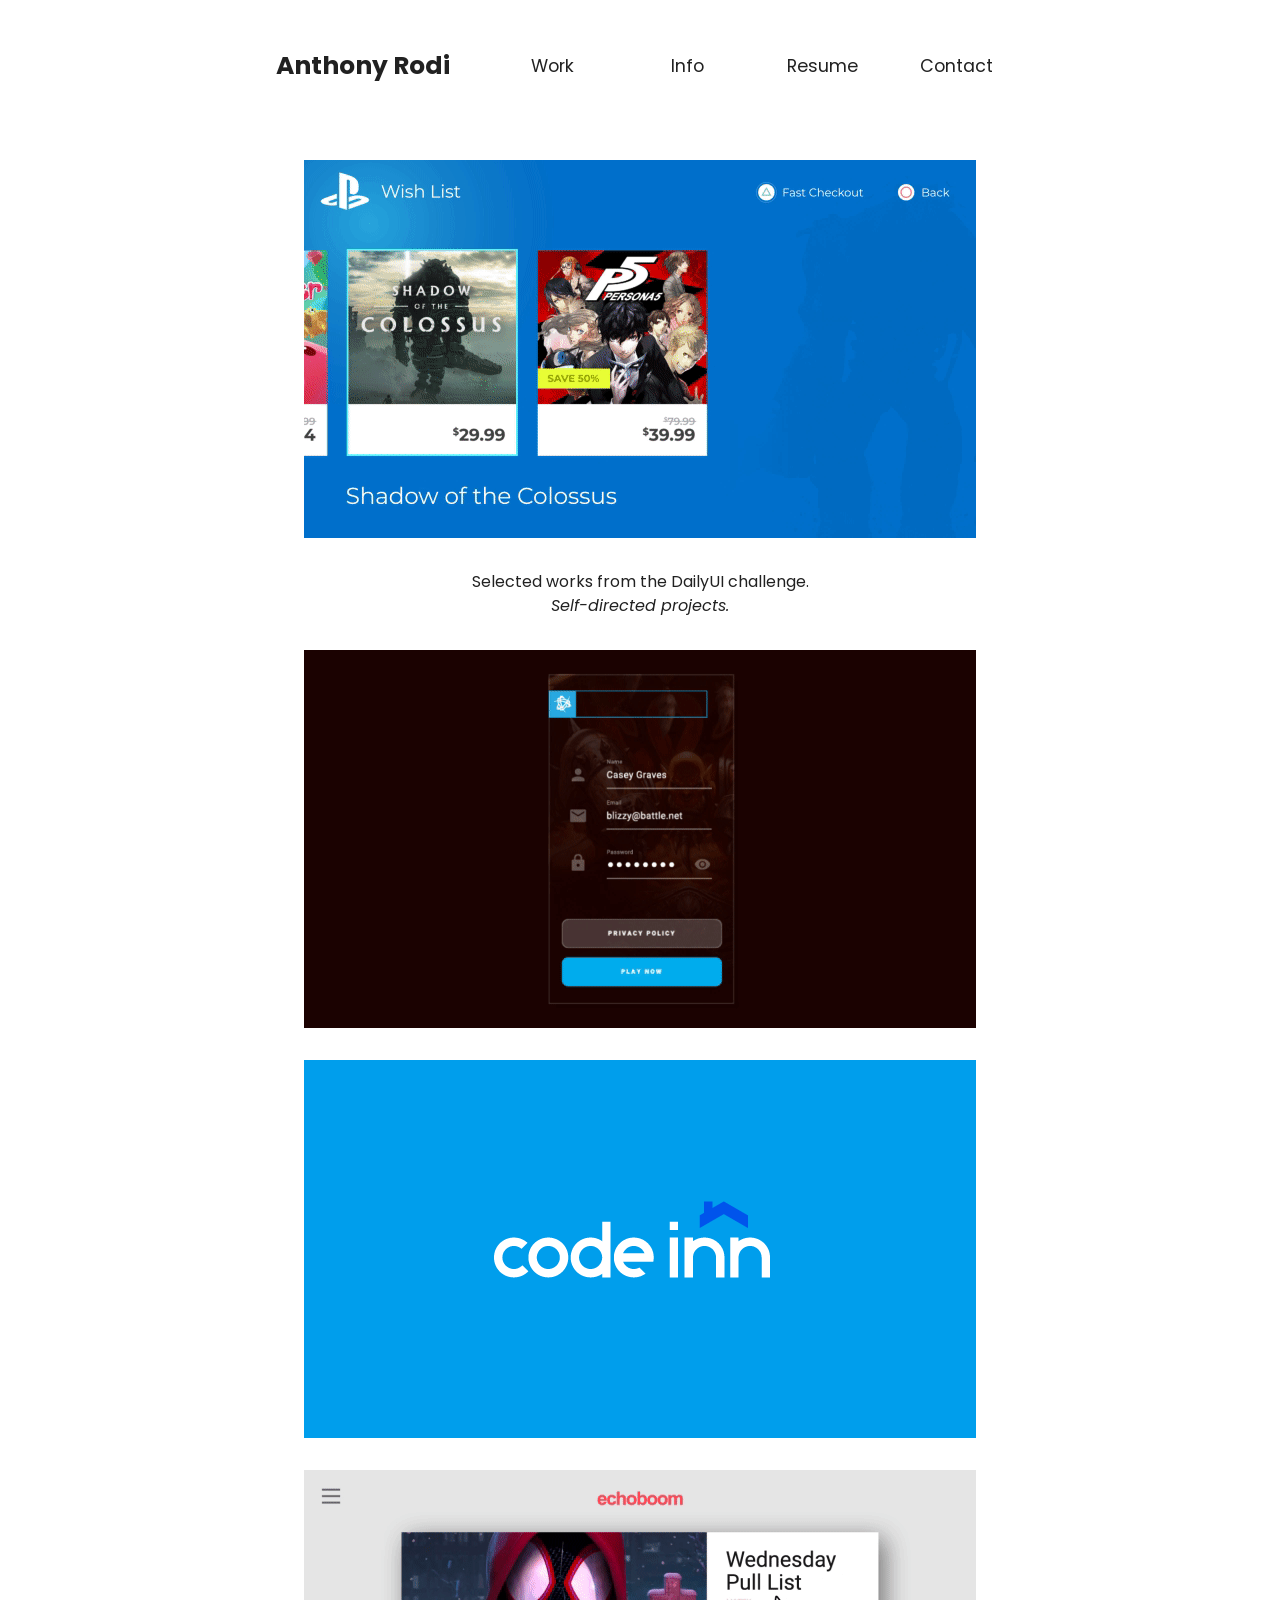
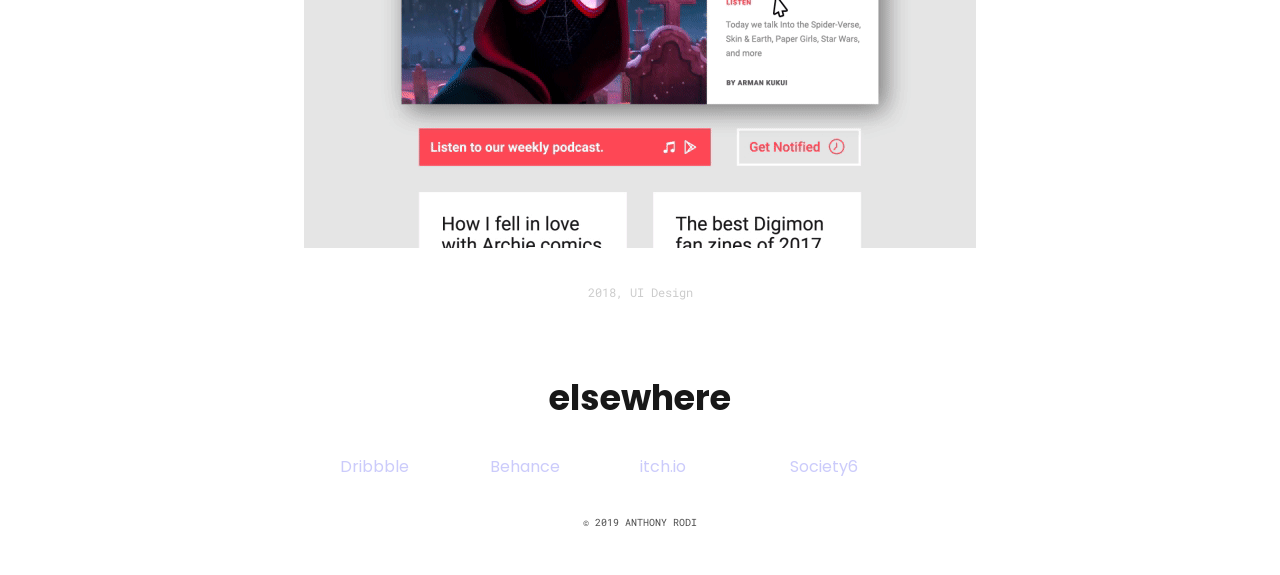
==== daily-ui.html @ e5230ca4 "Updated content of web pages" ====
<!DOCTYPE html>
<html lang="en">
<head>
  <meta charset="UTF-8">
  <meta name="viewport" content="width=device-width, initial-scale=1.0">
  <meta name="description" content="Anthony Rodi is a Toronto-based designer and game artist.">
  <meta http-equiv="X-UA-Compatible" content="ie=edge">
  <title>DailyUI collection - Anthony Rodi</title>
  <link rel="stylesheet" href="css/style.css">
</head>

<body>

  <nav class="navRow">
    <ul>
      <li id="navName"><a href="http://anthrodi.com">Anthony Rodi</a></li>
      <li><a href="http://anthrodi.com">Work</a></li>
      <li><a href="info">Info</a></li>
      <li><a href="AR_CV_2019.pdf">Resume</a></li>
      <li><a href="mailto:anthrodi+work@gmail.com">Contact</a></li>
    </ul>
  </nav>

<div class="clear"></div>

<div class="centerContent">

  <div class="featureImage fade-in"><img src="img/dailyui-02-672.gif"></img></div>
  <p class="caption">Selected works from the DailyUI challenge.</p>
  <p class="caption" style="font-style:italic;">Self-directed projects.</p>
  <div class="featureImage fade-in"><img src="img/dailyui-01-672.gif"></img></div>
  <div class="featureImage fade-in"><img src="img/code-inn-3-672.png"></img></div>
  <div class="featureImage fade-in"><img src="img/dailyui-03-672.gif"></img></div>
  <p class="tags">2018, UI Design<p>

</div>


<footer class="socialRow">
  <div class="centerContent">
    <h1 style="text-align: center; margin-top:2em; opacity: 0.9;">elsewhere</h1>
    <ul>
      <li class="socialIco"><a href="https://dribbble.com/anthrodi">Dribbble</a></li>
      <li class="socialIco"><a href="https://behance.net/anthrodi">Behance</a></li>
      <li class="socialIco"><a href="https://anthrodi.itch.io">itch.io</a></li>
      <li class="socialIco"><a href="https://society6.com/anthrodi">Society6</a></li>
    </ul>
    <p class="footerCopyright">© 2019 Anthony Rodi</p>
  </div>
</footer>

</body>
</html>
---- css/style.css ----
@import url('https://fonts.googleapis.com/css?family=Poppins:400,600,700|Roboto+Mono&display=swap');


h1, h2, h3, h4 {
-webkit-margin-before: 0;
-webkit-margin-after: 0;
-webkit-margin-start: 0;
-webkit-margin-end: 0;
}

body, html, ul, li {
  margin: 0;
  padding: 0;
}

body {
  display: flex;
  flex-direction: column;

  font-family: 'Poppins', Arial, sans-serif;
  color: rgba(0,0,0,0.87);
}

p {
  font-family: 'Poppins', Arial, sans-serif;
  font-weight: 400;
  font-style: normal;
  font-size: 16px;
  line-height: 24px;
}

h1, h2, h3, h4 {
  font-family: 'Poppins', Arial, sans-serif;
}

h4 {
  line-height: 24px;
  margin: 0;
  padding: 5px 0 5px 0;
}

h1 {
  font-style: normal;
  font-size: 35px;
  line-height: 48px;
  color: #000;
}

a {
  text-decoration: none;
}

.navRow {
  display: flex;
  align-items: center;
  width: 100%;
  position: fixed;
  top: 0;
  z-index: 99;

  font-size: 1.1em;
  background-color: #ffffff;
  padding: 3em 0 1.5em 0;
}

.navRow ul {
  display: flex;
  flex-basis: 60%;
  max-width: 1200px;
  margin-left: auto;
  margin-right: auto;
  list-style: none;
  justify-content: center;
}

.navRow #navName {
  flex: 2;
  min-width: 140px;
  font-weight: 700;
  font-size: 25px;
  line-height: 25px;
  text-align: left;
}

.navRow li {
  flex: 1;
  margin: 0 20px;
  text-align: center;
}

.navRow a {
  text-decoration: none;
  color: rgba(0,0,0,0.87);
}

.navRow a:hover {
  color: #848484;
}

.clear {
  width: 100%;
  margin: 4em 0;
}

.centerContent {
  width: 70%;
  margin: 0 auto;
}

.portfolioGrid {
  max-width: 1000px;
  display: flex;
  flex-wrap: wrap;
  justify-content: center;
  margin: 0 auto;
}

.folioThumb {
  width: 256px;
  height: 144px;
  margin: 10px;
  background-color: lightgrey;

  -webkit-transition: opacity .2s ease-in-out;
  -moz-transition: opacity .2s ease-in-out;
  -o-transition: opacity .2s ease-in-out;
  transition: opacity .2s ease-in-out;
}

.folioThumb:hover {
  opacity: 0.5;
  cursor: pointer;

  -webkit-transition: opacity .2s ease-in-out;
  -moz-transition: opacity .2s ease-in-out;
  -o-transition: opacity .2s ease-in-out;
  transition: opacity .2s ease-in-out;
}

.folioThumb img {
  width: 100%;
  height: inherit;
}

.fade-in {
  animation: fadeIn 1s;
}

@keyframes fadeIn {
  from {
    opacity: 0;
  }

  to {
    opacity: 1;
  }
}

.socialRow ul {
  list-style: none;
  display: flex;
  margin: 2em auto;
  justify-content: center;
  max-width: 600px;
}

.socialRow li {
  display: flex;
}

.socialIco {
  flex:1;
  opacity: 0.2;
}

.socialIco:hover {
  opacity: 0.4;
}

.footerCopyright {
  font-family: 'Roboto Mono';
  font-size: 0.625rem;
  text-align: center;
  opacity: 0.8;
  margin: 0 0 4em 0;
  text-transform: uppercase;
}

.featureImage {
  max-width: 672px;
  max-height: 378px;
  width: 100%;
  height: inherit;
  margin: 2em auto;
}

.featureImage img {
  width: 100%;
}

.caption {
  margin: 0 auto;
  text-align: center;
}

.tags {
  margin: 0 auto;
  color: #ccc;
  text-align: center;
  font-size: 12px;
  font-family: 'Roboto Mono', Arial, sans-serif;
}

.jobInfo {
  text-align: center;
}

.featuresInfo {
  text-align: center;
  margin-top: 3em;
}

.jobInfo a {
  color: #000;
  text-decoration: none;
}

.jobInfo a:hover {
  color: #2196F3;
}

* {
  margin: 0;
  padding: 0;
  box-sizing: border-box;
  -webkit-box-sizing: border-box;
  -moz-box-sizing: border-box;
  -webkit-font-smoothing: antialiased;
  -moz-font-smoothing: antialiased;
  -o-font-smoothing: antialiased;
  font-smoothing: antialiased;
  text-rendering: optimizeLegibility;
}

.contactContainer {
  max-width: 400px;
  width: 100%;
  margin: 0 auto;
}

#contactMe {
  margin: 50px 0;
  padding: 2em;
  border: 4px solid #000;
  font-family: 'Open Sans', Arial, sans-serif;
}

#contactMe h2, h4{
  margin-bottom: 1em;
}

#contactMe input[type="text"],
#contactMe input[type="email"],
#contactMe textarea {
  width: 100%;
  border: 1px solid #ccc;
  margin: 0 0 5px;
  padding: 10px;
}


@media only screen and (max-width: 600px) {



  .navRow {
    width: 100%;
    position: static;
    flex-direction: column;
    padding: 0;
  }

  .navRow ul {
    display: flex;
    width: 100%;
    flex-direction: column;
  }

  .navRow #navName {
    flex: 1;
    text-align: center;
    font-size: 1.2em;
  }

  .navRow li {
    flex: 1;
    border-bottom: 1px solid lightgrey;
    margin: 0;
    text-align: center;
    width: 100%;
    padding: 20px 0;
    font-size: 0.9em;
  }

  .clear {
    margin: 2em 0;
  }

  .navRow li:hover {
    background-color: #f4f4f4;
    -webkit-transition: background-color 0.3s ease-out;
    -moz-transition: background-color 0.3s ease-out;
    -o-transition: background-color 0.3s ease-out;
    transition: background-color 0.3s ease-out;
  }

  .navRow ul li:hover > a {
    color: #000;
    opacity: 0.7;
  }

  .socialIco img {
    height: 60%;
  }

  .folioThumb {
    min-width: 256px;
    min-height: 144px;
    margin: 10px 0;
  }

  .featureImage {
    width: 100%;
  }

  .featureImage img {
    width: 100%;
  }

  .myFace {
    display: none;
  }

}
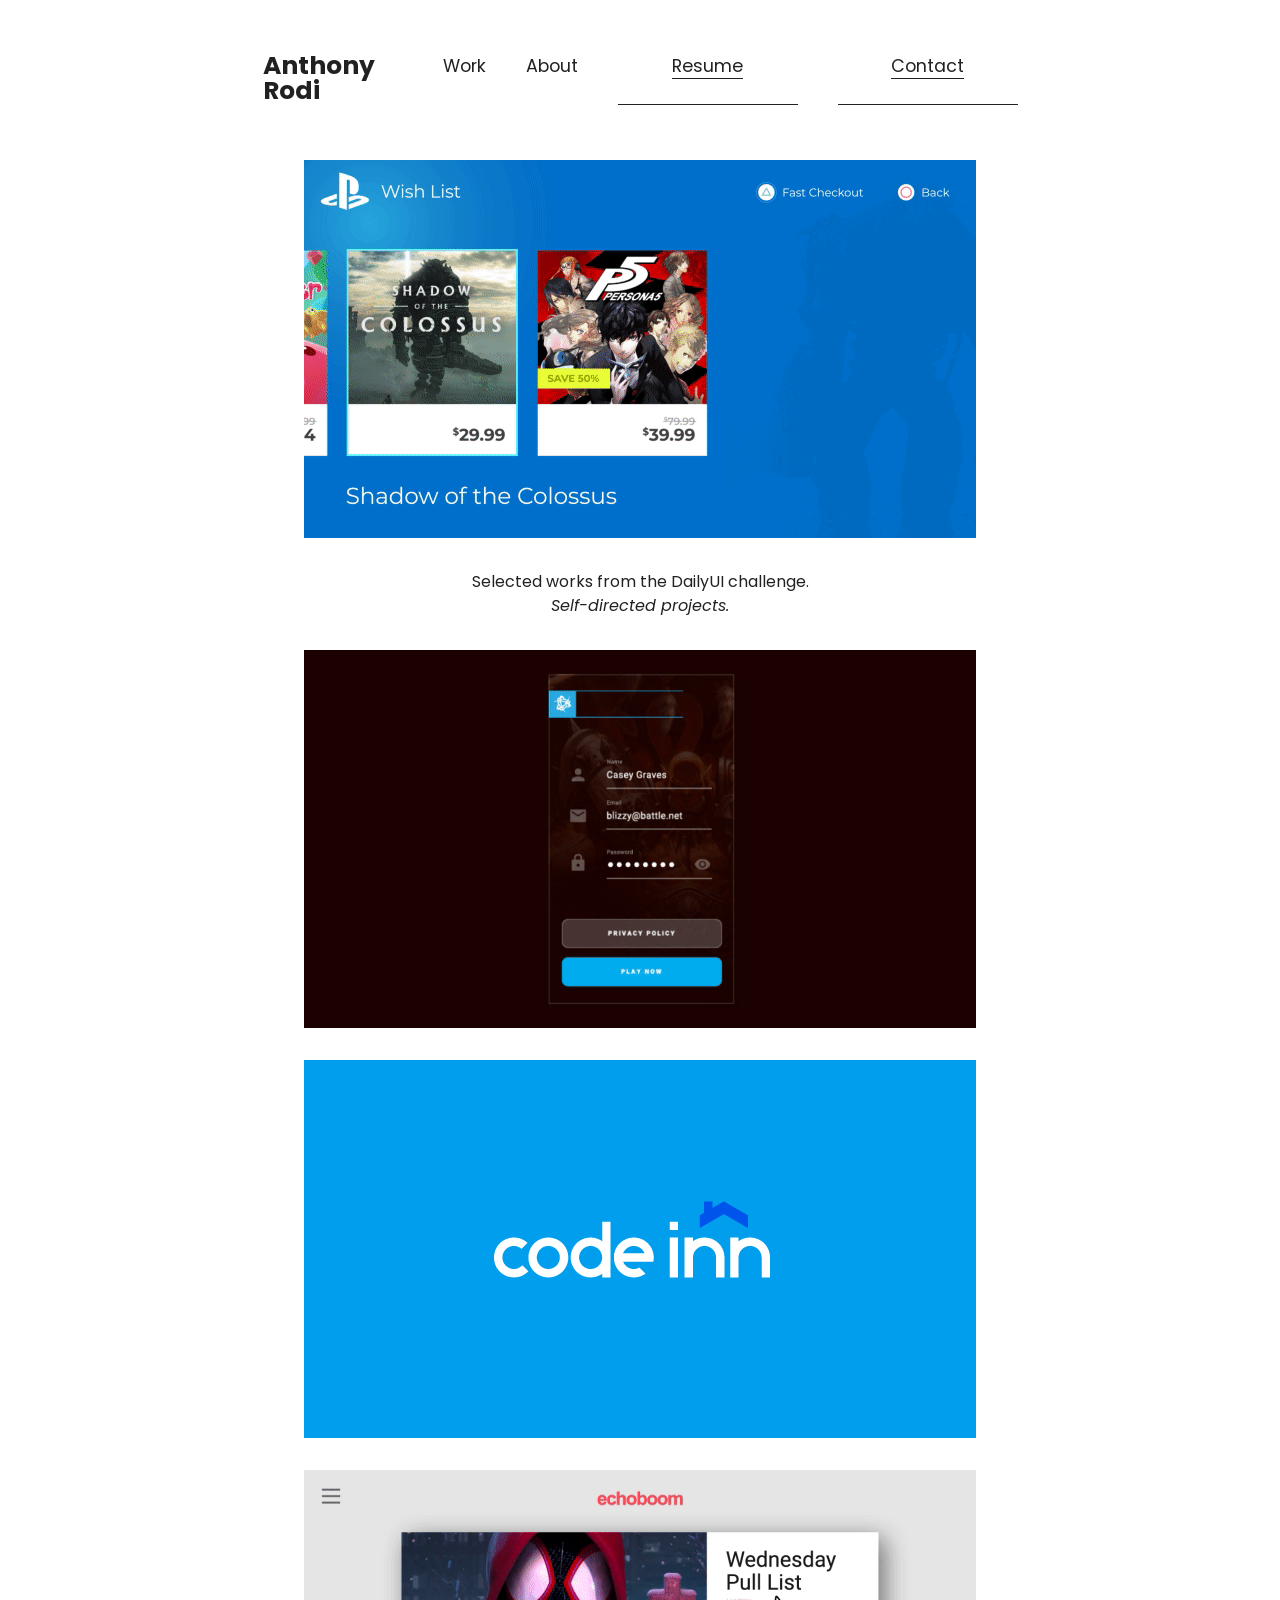
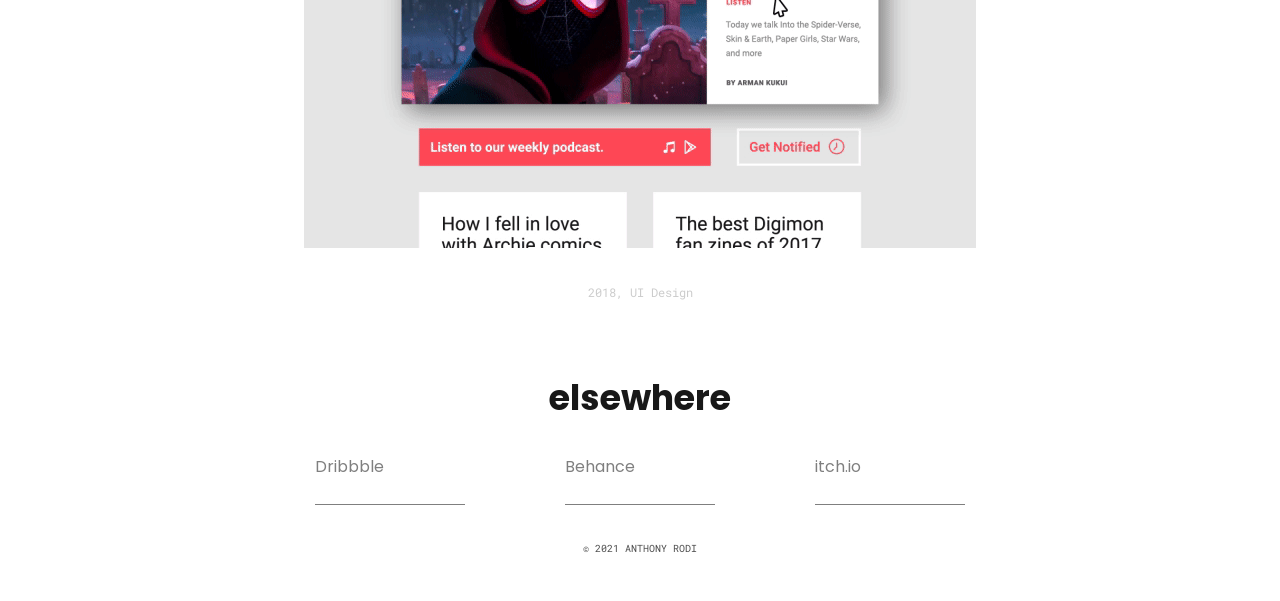
==== commit b61e9676: "update all pages" ====
--- a/daily-ui.html
+++ b/daily-ui.html
@@ -7,6 +7,7 @@
   <meta http-equiv="X-UA-Compatible" content="ie=edge">
   <title>DailyUI collection - Anthony Rodi</title>
   <link rel="stylesheet" href="css/style.css">
+  <link rel="stylesheet" href="https://fonts.googleapis.com/icon?family=Material+Icons">
 </head>
 
 <body>
@@ -15,9 +16,9 @@
     <ul>
       <li id="navName"><a href="http://anthrodi.com">Anthony Rodi</a></li>
       <li><a href="http://anthrodi.com">Work</a></li>
-      <li><a href="info">Info</a></li>
-      <li><a href="AR_CV_2019.pdf">Resume</a></li>
-      <li><a href="mailto:anthrodi+work@gmail.com">Contact</a></li>
+      <li><a href="info">About</a></li>
+      <li class="goTo"><a href="AR_CV_2021.pdf">Resume<i class="material-icons" style="font-size:18px;">north_east</i></a></li>
+      <li class="goTo"><a href="mailto:anthrodi+work@gmail.com">Contact<i class="material-icons" style="font-size:18px;">north_east</i></a></li>
     </ul>
   </nav>
 
@@ -40,12 +41,11 @@
   <div class="centerContent">
     <h1 style="text-align: center; margin-top:2em; opacity: 0.9;">elsewhere</h1>
     <ul>
-      <li class="socialIco"><a href="https://dribbble.com/anthrodi">Dribbble</a></li>
-      <li class="socialIco"><a href="https://behance.net/anthrodi">Behance</a></li>
-      <li class="socialIco"><a href="https://anthrodi.itch.io">itch.io</a></li>
-      <li class="socialIco"><a href="https://society6.com/anthrodi">Society6</a></li>
+      <li class="social"><a href="https://dribbble.com/anthrodi">Dribbble<i class="material-icons">north_east</i></a></li>
+      <li class="social"><a href="https://behance.net/anthrodi">Behance<i class="material-icons">north_east</i></a></li>
+      <li class="social"><a href="https://anthrodi.itch.io">itch.io<i class="material-icons">north_east</i></a></li>
     </ul>
-    <p class="footerCopyright">© 2019 Anthony Rodi</p>
+    <p class="footerCopyright">© 2021 Anthony Rodi</p>
   </div>
 </footer>
 
--- a/css/style.css
+++ b/css/style.css
@@ -97,6 +97,10 @@
   color: #848484;
 }
 
+.goTo a {
+  border-bottom: 1px solid rgba(0,0,0,0.87);
+}
+
 .clear {
   width: 100%;
   margin: 4em 0;
@@ -168,13 +172,21 @@
   display: flex;
 }
 
-.socialIco {
-  flex:1;
-  opacity: 0.2;
-}
-
-.socialIco:hover {
-  opacity: 0.4;
+.social {
+  padding: 0 50px;
+}
+
+.social a {
+  color: rgba(0,0,0,0.5);
+  border-bottom: 1px solid rgba(0,0,0,0.5);
+}
+
+.social a:hover {
+  color: rgba(0,0,0,0.8);
+}
+
+.social i {
+  font-size: 15px;
 }
 
 .footerCopyright {
@@ -195,6 +207,46 @@
 }
 
 .featureImage img {
+  width: 100%;
+}
+
+.featureImageTall {
+  max-width: 672px;
+  max-height: 600px;
+  width: 100%;
+  height: inherit;
+  margin: 2em auto;
+}
+
+.featureImageTall {
+  width: 100%;
+}
+
+.featureImageTall img {
+  width: 100%;
+}
+
+.myFace {
+  max-width: 400px;
+  max-height: 400px;
+  width: 100%;
+  height: inherit;
+  margin: 2em auto;
+}
+
+.myFace img {
+  width: 100%;
+}
+
+.featureVideo {
+  max-width: 672px;
+  max-height: 600px;
+  width: 100%;
+  height: inherit;
+  margin: 2em auto;
+}
+
+.featureVideo video {
   width: 100%;
 }
 
@@ -319,10 +371,6 @@
     opacity: 0.7;
   }
 
-  .socialIco img {
-    height: 60%;
-  }
-
   .folioThumb {
     min-width: 256px;
     min-height: 144px;
@@ -337,8 +385,35 @@
     width: 100%;
   }
 
+  .featureImageTall {
+    width: 100%;
+  }
+
+  .featureImageTall img {
+    width: 100%;
+  }
+
+  .featureVideo {
+    width: 100%;
+  }
+
+  .featureVideo video {
+    width: 1005;
+  }
+
   .myFace {
     display: none;
   }
 
-}
+  .socialRow ul {
+    flex-direction: column;
+    justify-content: center;
+  }
+
+  .socialRow ul li {
+    display: inline;
+    text-align: center;
+    padding: 10px 0px;
+  }
+
+}
